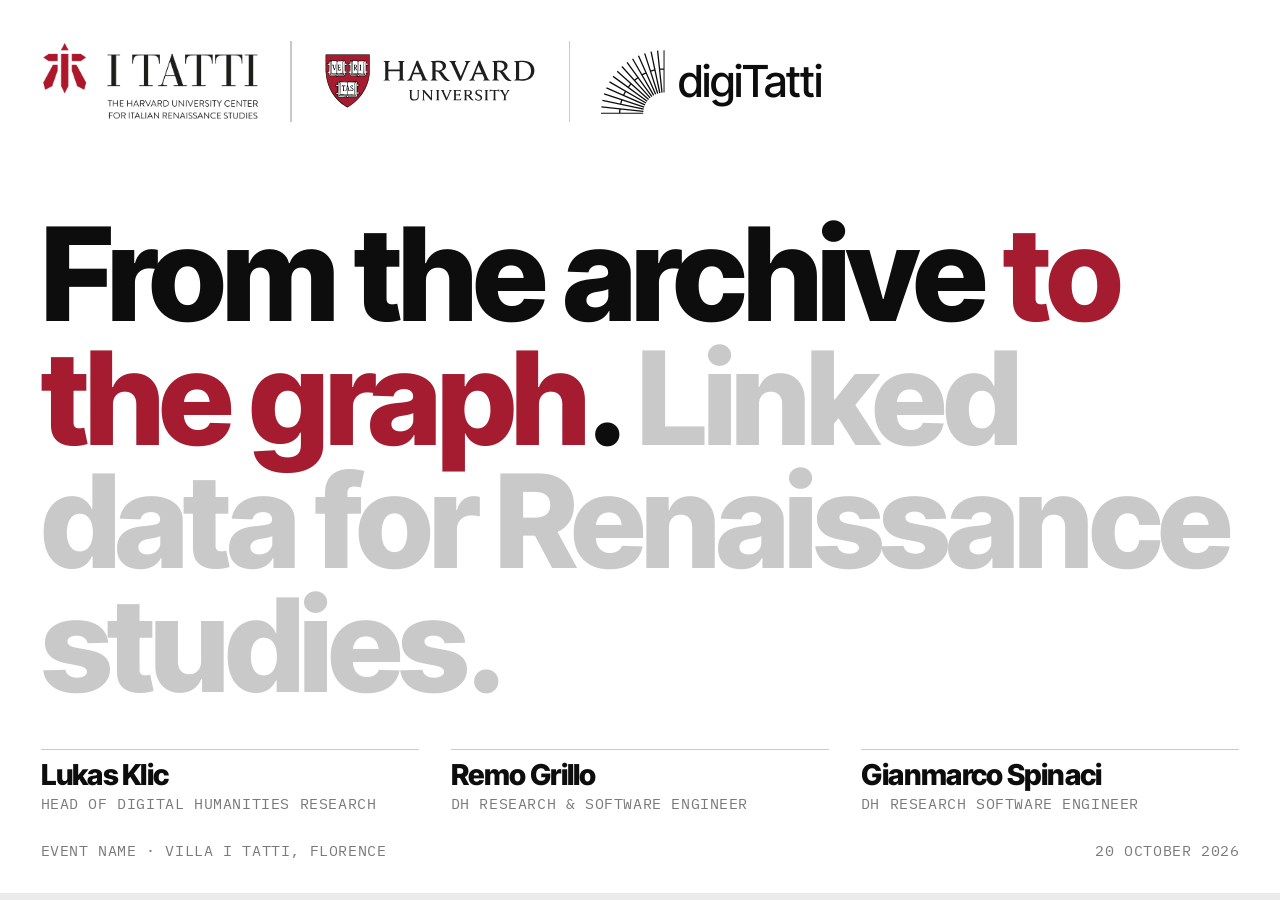
==== presentation_template/digitatti_presentation_template.html @ e390322a "Add digiTatti presentation template HTML slide template in the style of the Generative Models deck, " ====
<!DOCTYPE html>
<html lang="en">
<head>
<meta charset="utf-8">
<meta name="viewport" content="width=device-width, initial-scale=1">
<title>digiTatti · Presentation template</title>
<!--
  digiTatti presentation template
  ================================
  One self-contained HTML file; logos and images live in ./assets.
  Keys: → / space next · ← back · N speaker notes · F fullscreen · Home / End.
  Every slide's <aside class="notes"> explains how that slide type works: press N to read it.

  Slide types (copy a <section>, change the text):
    .slide                 white statement / opening (the .fit text is sized to fill the box)
    .slide.dark            statement on black
    .slide.red             chapter interlude on crimson (.lab.part + .fit)
    .slide.c               content: .lab + h2.h + .body (columns of .pts, .code, .tb, .fig …)
    [data-at="n"]          step-through fragments: revealed one by one with →
    [data-count="n"]       numbers that count up when the slide opens
    data-w="pipe"          animated pipeline; stages are written in the HTML
    data-w="calc"          interactive widget (slider + buttons)
    .slide.duo             split slide: black half / crimson half
    .slide.demo            live demo: a web page in an iframe (data-src, loaded one slide ahead)
-->
<link rel="preconnect" href="https://fonts.googleapis.com">
<link rel="preconnect" href="https://fonts.gstatic.com" crossorigin>
<link href="https://fonts.googleapis.com/css2?family=Inter+Tight:ital,wght@0,400;0,500;0,600;0,800;0,900;1,400;1,600&family=IBM+Plex+Mono:wght@400;500&display=swap" rel="stylesheet">
<style>
:root{
  --bg:#ffffff; --ink:#0d0d0d; --muted:#7a7a7a; --faint:#c9c9c9;
  --accent:#a51c30;   /* Harvard crimson */
  --wash:#f3f2ef; --wash2:#e7e5e0; --soft:rgba(165,28,48,.12);
  --sans:"Inter Tight","Helvetica Neue",Arial,sans-serif;
  --mono:"IBM Plex Mono",ui-monospace,Menlo,monospace;
  --pad:4.5vmin;
  --t:2.5vmin;      /* body text */
  --tm:1.65vmin;    /* mono labels */
  --tc:1.9vmin;     /* code */
}
*{box-sizing:border-box;margin:0;padding:0}
html,body{height:100%;overflow:hidden;background:var(--bg);color:var(--ink)}
body{font-family:var(--sans);-webkit-font-smoothing:antialiased}

.slide{
  position:absolute;inset:0;display:flex;flex-direction:column;gap:3vmin;padding:var(--pad);
  opacity:0;visibility:hidden;transition:opacity .35s ease,visibility .35s;background:var(--bg);color:var(--ink)
}
.slide.active{opacity:1;visibility:visible}
/* on black the crimson is lifted, so accents stay readable */
.slide.dark{background:var(--ink);color:#fff;--muted:#8d8d8d;--faint:#3a3a3a;--wash:#1a1a1a;--wash2:#262626;--accent:#d6324a;--soft:rgba(214,50,74,.24)}
.slide.red{background:var(--accent);color:#fff;--muted:rgba(255,255,255,.72);--faint:rgba(255,255,255,.38)}

/* fit: the box grows to fill the slide; JS sizes the type to fill the box */
.fit{flex:1 1 auto;min-height:0;min-width:0;overflow:hidden;display:flex;flex-direction:column;justify-content:flex-end;
  font-weight:800;line-height:.95;letter-spacing:-.035em;font-size:40px;padding-bottom:.12em}
.fit.top{justify-content:flex-start}
.fit>*{flex-shrink:0}
.fit p{margin:0}
.fit .reg{font-weight:400}
.fit .semi{font-weight:600}

.lab{font-family:var(--mono);font-size:clamp(11px,1.7vmin,17px);letter-spacing:.04em;text-transform:uppercase;color:var(--muted);display:flex;justify-content:space-between;gap:2em;flex:0 0 auto}
.src{font-family:var(--mono);font-size:clamp(11px,1.6vmin,16px);color:var(--muted);flex:0 0 auto}
.acc{color:var(--accent)}
.red .acc{color:var(--ink)}
.dim{color:var(--faint)}
.mut{color:var(--muted)}
i,em{font-style:italic}
.q{font-weight:400;letter-spacing:-.02em;line-height:1.08}
.q .mark{color:var(--accent);font-weight:800}
.q b{font-weight:800}

.notes{display:none}
body.show-notes .slide.active .notes{
  display:block;position:fixed;left:0;right:0;bottom:0;max-height:34vh;overflow:auto;
  background:rgba(13,13,13,.95);color:#eee;font-family:var(--sans);font-size:16px;line-height:1.5;
  padding:18px 22px;z-index:5
}
.lab.part{font-size:clamp(18px,3.6vmin,36px);color:inherit;letter-spacing:.02em}
#track{position:fixed;left:0;right:0;bottom:0;height:7px;background:rgba(0,0,0,.08);z-index:6}
#bar{position:absolute;left:0;top:0;bottom:0;background:var(--accent);width:0;transition:width .3s ease}
#pn{position:fixed;right:var(--pad);bottom:calc(var(--pad) - .2em);font-family:var(--mono);font-size:clamp(12px,1.8vmin,18px);color:var(--muted);z-index:6;letter-spacing:.04em}
body.bg-dark #track{background:rgba(255,255,255,.14)}
body.bg-dark #bar{background:#d6324a}
body.bg-dark #pn{color:#8d8d8d}
body.bg-red #track{background:rgba(0,0,0,.18)}
body.bg-red #bar{background:#fff}
body.bg-red #pn{color:rgba(255,255,255,.75)}
body.first #pn{display:none}

/* ---------- title slide: logos + presenters ---------- */
.logos{display:flex;align-items:center;gap:3.4vmin;flex:0 0 auto;height:9vmin}
.logos img{display:block;width:auto}
.logos .lg-it{height:9vmin}
.logos .lg-hv{height:6.6vmin}
.logos .sep{align-self:stretch;width:1.5px;background:var(--faint);font-style:normal}
.dt{display:flex;align-items:center;gap:1.5vmin;height:7.2vmin;color:var(--ink)}
.dark .dt{color:#fff}
.dt svg{height:100%;width:auto;display:block;overflow:visible}
.dt span{font-weight:500;font-size:4.9vmin;letter-spacing:-.025em;line-height:1}
.who{display:grid;grid-template-columns:repeat(3,1fr);gap:3.5vmin;flex:0 0 auto}
.who div{border-top:1.5px solid var(--faint);padding-top:1.1vmin;display:flex;flex-direction:column;gap:.4vmin}
.who b{font-weight:800;font-size:3.2vmin;letter-spacing:-.025em;line-height:1.05}
.who span{font-family:var(--mono);font-size:var(--tm);text-transform:uppercase;letter-spacing:.04em;color:var(--muted)}

/* ---------- dense content slides ---------- */
.c{padding-bottom:calc(var(--pad) + 2.6vmin)}
.h{font-weight:800;font-size:5.3vmin;line-height:1.02;letter-spacing:-.035em;flex:0 0 auto}
.h .dim{color:var(--faint)}
.h.s{font-size:4.4vmin}
.body{flex:1 1 auto;min-height:0;display:flex;gap:4.5vmin;align-items:stretch}
.body.v{flex-direction:column;gap:2.6vmin}
.col{display:flex;flex-direction:column;gap:2.4vmin;min-width:0}
.g1{flex:1 1 0}.g2{flex:2 1 0}.g3{flex:3 1 0}.g15{flex:1.5 1 0}
.mid{justify-content:center}
.end{justify-content:flex-end}
.fig{flex:1 1 auto;min-height:0;display:flex;align-items:center;justify-content:center;position:relative}
.fig>svg{width:100%;height:100%;display:block;overflow:visible}
.fig>img{width:100%;height:100%;object-fit:contain;display:block}
.fig.g1{flex:1 1 0;min-width:0}.fig.g15{flex:1.5 1 0;min-width:0}.fig.g2{flex:2 1 0;min-width:0}.fig.g3{flex:3 1 0;min-width:0}
.pts.lg{gap:3vmin}.pts.lg .pt p{font-size:3.1vmin;max-width:36ch}.pts.lg .pt b{font-size:1.85vmin;margin-bottom:.8vmin}
.body.v.mid{justify-content:center}

.pts{display:flex;flex-direction:column;gap:2.1vmin}
.pt{border-top:1.5px solid var(--faint);padding-top:1.1vmin}
.pt b{display:block;font-family:var(--mono);font-weight:500;font-size:var(--tm);letter-spacing:.05em;text-transform:uppercase;color:var(--accent);margin-bottom:.5vmin}
.pt p{font-size:var(--t);line-height:1.22;max-width:40ch}
.pt p strong{font-weight:700}
.pt.k b{color:var(--muted)}
.red .pt b{color:#fff}

.row{display:flex;gap:3.5vmin;min-height:0}
.row>*{flex:1 1 0;min-width:0}

.code{font-family:var(--mono);font-size:var(--tc);line-height:1.5;background:var(--wash);padding:1.8vmin 2.4vmin;white-space:pre;overflow:hidden;border-left:3px solid var(--accent);color:var(--ink)}
.dark .code{color:#eee}
.code .k{color:var(--accent)}
.code .cm{color:var(--muted)}
.code .b{font-weight:500;background:var(--soft)}
.code.sm{font-size:1.65vmin}
.mono{font-family:var(--mono)}
code{font-family:var(--mono);font-size:.86em;background:var(--wash);padding:.05em .3em}

.tb{border-collapse:collapse;font-size:var(--t);width:100%}
.tb th{font-family:var(--mono);font-weight:400;font-size:var(--tm);text-transform:uppercase;letter-spacing:.05em;color:var(--muted);text-align:left;padding:.7vmin 1.2vmin;border-bottom:1.5px solid currentColor;white-space:nowrap}
.tb td{padding:.85vmin 1.2vmin;border-bottom:1px solid var(--faint);vertical-align:baseline}
.tb td.n,.tb th.n{text-align:right;font-variant-numeric:tabular-nums;white-space:nowrap}
.tb tr.hl td{font-weight:700}
.tb.sm{font-size:2.15vmin}

.stat{font-weight:900;letter-spacing:-.045em;line-height:.88;font-size:14vmin;font-variant-numeric:tabular-nums}
.stat small{display:block;font-family:var(--mono);font-weight:400;font-size:var(--tm);letter-spacing:.03em;line-height:1.35;color:var(--muted);margin-top:1.4vmin;text-transform:uppercase}

.tag{display:inline-block;font-family:var(--mono);font-size:var(--tm);text-transform:uppercase;letter-spacing:.05em;padding:.35vmin .9vmin;border:1.5px solid currentColor;line-height:1.2}
.tag.f{background:var(--ink);color:#fff;border-color:var(--ink)}
.tag.a{background:var(--accent);color:#fff;border-color:var(--accent)}

/* step-through fragments: elements with data-at="n" appear at step n */
[data-at]{opacity:0;transform:translateY(1.2vmin);transition:opacity .45s ease,transform .45s ease}
[data-at].on{opacity:1;transform:none}
svg [data-at]{transform:none}
[data-at].ghost{opacity:.18}

/* interactive widgets */
.ctl{display:flex;align-items:center;gap:1.6vmin;font-family:var(--mono);font-size:var(--tm);text-transform:uppercase;letter-spacing:.04em;color:var(--muted);flex-wrap:wrap}
.ctl output,.ctl .v{color:var(--ink);font-size:2.6vmin;font-weight:500;min-width:5ch;text-transform:none}
.dark .ctl output,.dark .ctl .v{color:#fff}
input[type=range]{-webkit-appearance:none;appearance:none;width:26vmin;height:3vmin;background:transparent;cursor:pointer}
input[type=range]::-webkit-slider-runnable-track{height:.45vmin;background:var(--faint)}
input[type=range]::-moz-range-track{height:.45vmin;background:var(--faint)}
input[type=range]::-webkit-slider-thumb{-webkit-appearance:none;width:2.4vmin;height:2.4vmin;border-radius:50%;background:var(--accent);margin-top:-1vmin;border:0}
input[type=range]::-moz-range-thumb{width:2.4vmin;height:2.4vmin;border-radius:50%;background:var(--accent);border:0}
.btn{font-family:var(--mono);font-size:var(--tm);text-transform:uppercase;letter-spacing:.04em;padding:.5vmin 1.1vmin;background:transparent;color:inherit;border:1.5px solid var(--faint);cursor:pointer}
.btn.on{background:var(--ink);color:#fff;border-color:var(--ink)}
.dark .btn.on{background:#fff;color:var(--ink);border-color:#fff}

/* svg helpers */
svg text{font-family:var(--sans);fill:currentColor}
svg .m{font-family:var(--mono)}
svg .mu{fill:var(--muted)}
svg .ac{fill:var(--accent)}
svg .st{stroke:currentColor;fill:none}
svg .sa{stroke:var(--accent);fill:none}
svg .sf{stroke:var(--faint);fill:none}
svg .bxw{fill:var(--wash)}
svg .bxa{fill:var(--accent)}
svg .bxi{fill:currentColor}
svg .wt{fill:#fff}
.dark svg .wt{fill:var(--ink)}

/* marching edges */
.flow{stroke-dasharray:1.2 7;stroke-linecap:round;animation:march 1s linear infinite}
@keyframes march{to{stroke-dashoffset:-8.2}}
@keyframes pop{from{opacity:0;transform:translateY(1vmin)}}

/* agenda */
.agenda{display:flex;width:100%;height:100%;align-items:stretch;gap:.5vmin}
.agenda>div{display:flex;flex-direction:column;justify-content:flex-end;gap:1.2vmin;min-width:0;position:relative}
.agenda .blk{height:0;background:var(--ink);transition:height .8s cubic-bezier(.2,.8,.2,1)}
.agenda .blk.a{background:var(--accent)}
.agenda .blk.w{background:var(--wash2)}
.slide.active .agenda .blk{height:var(--h)}
.agenda .nm{font-weight:700;font-size:2.3vmin;line-height:1.1;letter-spacing:-.01em}
.agenda .tm{font-family:var(--mono);font-size:var(--tm);color:var(--muted);text-transform:uppercase;letter-spacing:.04em}

.day{flex:1 1 0;min-height:0;display:flex;gap:2.4vmin;align-items:stretch}
.day .agenda{flex:1 1 auto;height:auto}
.dh{flex:0 0 17vmin;display:flex;flex-direction:column;justify-content:flex-end;gap:.4vmin;font-family:var(--mono);font-size:var(--tm);text-transform:uppercase;letter-spacing:.04em;color:var(--muted)}
.dh b{font-family:var(--sans);font-weight:800;font-size:4vmin;letter-spacing:-.03em;text-transform:none;color:var(--ink)}

/* cards, appearing one after the other */
.cards{display:grid;grid-template-columns:repeat(4,1fr);gap:2vmin;flex:0 0 auto;margin:auto 0;align-items:stretch}
.cd{background:var(--wash);padding:2.2vmin;display:flex;flex-direction:column;gap:1.5vmin;min-height:44vmin;opacity:0;transform:translateY(1.5vmin)}
.slide.active .cd{animation:cdin .5s ease forwards;animation-delay:var(--d)}
@keyframes cdin{to{opacity:1;transform:none}}
.cd>b{font-family:var(--mono);font-weight:500;font-size:var(--tm);text-transform:uppercase;letter-spacing:.05em;color:var(--accent)}
.cd h5{font-weight:800;font-size:3.4vmin;letter-spacing:-.025em;line-height:1.05}
.cd p{font-size:2.3vmin;line-height:1.28}
.cd .ft{margin-top:auto;display:flex;gap:1vmin;align-items:center;flex-wrap:wrap;font-family:var(--mono);font-size:1.6vmin;color:var(--muted)}
.cd.a{background:var(--accent);color:#fff}
.cd.a>b,.cd.a .ft{color:rgba(255,255,255,.8)}

/* big numbers */
.nums{display:grid;grid-template-columns:repeat(3,1fr);gap:4vmin;flex:1 1 auto;min-height:0;align-items:stretch;align-content:center}
.nums>div{display:flex;flex-direction:column;gap:2vmin;border-top:5px solid var(--ink);padding-top:2vmin}
.nums>div.a{border-top-color:var(--accent)}
.nums>div.a .stat{color:var(--accent)}
.nums .stat{font-size:17vmin}
.nums p{font-size:var(--t);line-height:1.25;max-width:30ch}

/* big letters */
.big3{display:flex;gap:4vmin;align-items:flex-end}
.letter{font-weight:900;font-size:34vmin;line-height:.78;letter-spacing:-.05em}
.lt{display:flex;flex-direction:column;gap:2vmin;flex:1 1 0;min-width:0}
.lt p{font-size:3vmin;line-height:1.22;max-width:30ch}
.lt b{font-family:var(--mono);font-weight:500;font-size:var(--tm);letter-spacing:.05em;text-transform:uppercase;color:var(--muted)}

/* animated pipeline: stages from the HTML, a packet travels through them */
.pipe{display:grid;grid-auto-flow:column;grid-auto-columns:1fr;gap:4vmin;flex:0 0 auto;position:relative}
.ps{position:relative;background:var(--wash);padding:1.5vmin 1.8vmin 1.7vmin;display:flex;flex-direction:column;gap:.5vmin;border-top:4px solid var(--faint);transition:background .35s,color .35s,border-color .35s}
.ps em{font-style:normal;font-family:var(--mono);font-size:var(--tm);color:var(--muted)}
.ps b{font-weight:800;font-size:3.2vmin;letter-spacing:-.025em;line-height:1.05}
.ps span{font-family:var(--mono);font-size:var(--tm);color:var(--muted);text-transform:uppercase;letter-spacing:.04em}
.ps.done{border-top-color:var(--ink)}
.ps.on{background:var(--ink);color:#fff;border-top-color:var(--accent)}
.ps.on em,.ps.on span{color:#aaa}
.ps:not(:last-child)::after{content:"";position:absolute;left:100%;top:50%;width:4vmin;height:2px;background:repeating-linear-gradient(90deg,var(--faint) 0 .6vmin,transparent .6vmin 1.2vmin)}
.ps.done::after{background:repeating-linear-gradient(90deg,var(--accent) 0 .6vmin,transparent .6vmin 1.2vmin);animation:dash .5s linear infinite}
@keyframes dash{from{background-position:0 0}to{background-position:1.2vmin 0}}
.pp-lane{position:relative;flex:1 1 auto;min-height:22vmin}
.pk{position:absolute;top:4vmin;left:0;width:30vmin;margin-left:-15vmin;display:flex;flex-direction:column;align-items:center;gap:1vmin;transition:left .8s cubic-bezier(.4,0,.2,1)}
.pk.jump{transition:none}
.pk::before{content:"";position:absolute;left:50%;top:-4vmin;height:3.2vmin;border-left:2px solid var(--accent)}
.pk svg{width:100%;height:18vmin;display:block;overflow:visible;animation:pop .4s ease}
.pk i{font-style:normal;font-family:var(--mono);font-size:var(--tm);text-transform:uppercase;letter-spacing:.04em;color:var(--accent);white-space:nowrap}

/* graph built step by step */
#kg text{paint-order:stroke;stroke:var(--bg);stroke-width:6px;stroke-linejoin:round}
#kg .nl{font-weight:700;font-size:18px;stroke:none}
#kg .el{font-family:var(--mono);font-size:13px;fill:var(--muted)}
#kg .ge{stroke-dasharray:1;stroke-dashoffset:1;transition:stroke-dashoffset .8s ease .15s}
#kg [data-at].on .ge{stroke-dashoffset:0}

/* split slide: black half / crimson half */
.slide.duo{flex-direction:row;gap:0;padding:0}
.duo .half{flex:1 1 0;min-width:0;display:flex;flex-direction:column;gap:3vmin;padding:var(--pad);padding-bottom:calc(var(--pad) + 2.6vmin)}
.duo .half.hd{background:var(--ink);color:#fff;--muted:#8d8d8d;--faint:#3a3a3a;--wash:#1a1a1a;--wash2:#262626;--accent:#d6324a}
.duo .half.hd .acc{color:var(--accent)}
.duo .half .h{font-size:4.6vmin}
.wrows{flex:1 1 auto;display:flex;flex-direction:column;min-height:0}
.wr{flex:1 1 0;display:grid;grid-template-columns:14vmin 1fr 4vmin;align-items:center;gap:1.6vmin;border-top:1.5px solid rgba(255,255,255,.3);font-size:2.4vmin;line-height:1.2}
.hd .wr{border-top-color:#3a3a3a}
.wk{font-family:var(--mono);font-size:var(--tm);text-transform:uppercase;letter-spacing:.05em;color:rgba(255,255,255,.75)}
.wr p{font-weight:500}
.wr p small{display:block;font-family:var(--mono);font-weight:400;font-size:1.6vmin;opacity:.75;margin-top:.3vmin}
.hd .wk{color:#8d8d8d}
.wv{font-style:normal;font-weight:900;font-size:3.4vmin;text-align:right;color:#fff}
.hd .wv{color:var(--accent)}

/* milestones / takeaways */
.ms{display:flex;flex-direction:column;flex:1 1 auto;justify-content:center}
.msr{display:grid;grid-template-columns:10vmin 34vmin 1fr;gap:2vmin;align-items:baseline;border-top:1.5px solid var(--faint);padding:1.5vmin 0}
.msr .mt{font-family:var(--mono);font-size:2.2vmin;color:var(--accent)}
.msr b{font-weight:800;font-size:3.2vmin;letter-spacing:-.02em}
.msr p{font-size:var(--t);line-height:1.25}
.msr.acc b{color:var(--accent)}

/* live demo: a web page inside the slide */
.dwin{flex:1 1 auto;min-height:0;display:flex;flex-direction:column;border:2px solid var(--ink);background:var(--bg);outline:3px solid transparent;outline-offset:3px;transition:outline-color .2s}
body.in-frame .slide.active .dwin{outline-color:var(--accent)}
.dbar{display:flex;align-items:center;gap:1vmin;padding:.8vmin 1.2vmin;background:var(--ink);color:#bbb;font-family:var(--mono);font-size:var(--tm);flex:0 0 auto}
.dbar>i{width:1.2vmin;height:1.2vmin;border-radius:50%;background:#555;flex:none}
.dbar>i:first-child{background:#d6324a;animation:blink 1.4s steps(1) infinite}
@keyframes blink{50%{opacity:.25}}
.durl{margin-left:1vmin;color:#eee;white-space:nowrap;overflow:hidden;text-overflow:ellipsis;min-width:0;flex:1 1 auto}
.dhint{color:#8d8d8d;white-space:nowrap;text-transform:uppercase;letter-spacing:.04em;margin-right:1vmin}
.dhint .in,body.in-frame .dhint .out{display:none}
body.in-frame .dhint .in{display:inline;color:#d6324a}
.dbar .btn{color:#ddd;border-color:#444;padding:.3vmin .9vmin;text-decoration:none;white-space:nowrap}
.dbar .btn.on{background:#fff;color:var(--ink);border-color:#fff}
.dbar .sep{width:1px;align-self:stretch;background:#444;margin:0 .4vmin;font-style:normal}
.dview{position:relative;flex:1 1 auto;min-height:0;overflow:hidden;background:var(--wash)}
.dview iframe{position:absolute;left:0;top:0;width:100%;height:100%;border:0;transform-origin:0 0}
.dfall{position:absolute;inset:0;display:flex;flex-direction:column;align-items:center;justify-content:center;gap:1.4vmin;text-align:center;padding:4vmin;color:var(--muted)}
.dfall b{font-weight:800;font-size:3.4vmin;letter-spacing:-.025em;color:var(--ink)}
.dfall p{font-family:var(--mono);font-size:var(--tm);text-transform:uppercase;letter-spacing:.04em;max-width:60ch;line-height:1.5}
.dwin.max{position:fixed;inset:0;z-index:30;border:0;outline:0}

/* modal */
.why{font-family:var(--mono);font-size:var(--tm);text-transform:uppercase;letter-spacing:.04em;padding:.2vmin .9vmin;margin-left:.6vmin;background:var(--accent);color:#fff;border:0;cursor:pointer;vertical-align:.2vmin}
.modal{position:fixed;inset:0;z-index:20;background:rgba(13,13,13,.55);display:flex;align-items:center;justify-content:center;opacity:0;visibility:hidden;transition:opacity .25s,visibility .25s}
.modal.open{opacity:1;visibility:visible}
.mbox{position:relative;background:var(--bg);color:var(--ink);width:min(150vmin,92vw);max-height:88vh;overflow:auto;padding:4vmin 4.5vmin;border-top:6px solid var(--accent);display:flex;flex-direction:column;gap:2.4vmin}
.mbox h3{font-weight:800;font-size:4.2vmin;line-height:1.05;letter-spacing:-.03em}
.mrows{display:grid;grid-template-columns:1fr 1fr;gap:2.4vmin 4vmin}
.mclose{position:absolute;right:2vmin;top:1.4vmin;background:none;border:0;font-size:5vmin;line-height:1;cursor:pointer;color:var(--muted)}
@media (max-aspect-ratio:1/1){.mrows{grid-template-columns:1fr}}

/* misc */
.legend{display:flex;gap:2.4vmin;font-family:var(--mono);font-size:var(--tm);text-transform:uppercase;letter-spacing:.04em;color:var(--muted);flex-wrap:wrap;align-items:center}
.legend i{display:inline-block;width:1.8vmin;height:1.8vmin;vertical-align:-.25vmin;margin-right:.7vmin;font-style:normal}
.sw-a{background:var(--accent)}.sw-i{background:var(--ink)}.sw-w{background:var(--wash2)}.sw-f{background:var(--faint)}
.dark .sw-i{background:#fff}
@media (max-aspect-ratio:3/2){.code{font-size:1.68vmin}.code.sm{font-size:1.5vmin}}
@media (max-aspect-ratio:1/1){.body{flex-direction:column}.cards,.nums,.who{grid-template-columns:1fr 1fr}}
</style>
</head>
<body>
<svg width="0" height="0" style="position:absolute" aria-hidden="true">
  <defs>
    <marker id="ah" viewBox="0 0 10 10" refX="9" refY="5" markerWidth="7" markerHeight="7" orient="auto-start-reverse"><path d="M0 0 L10 5 L0 10 z" fill="#0d0d0d"/></marker>
    <marker id="aha" viewBox="0 0 10 10" refX="9" refY="5" markerWidth="7" markerHeight="7" orient="auto-start-reverse"><path d="M0 0 L10 5 L0 10 z" fill="#a51c30"/></marker>
    <marker id="ahw" viewBox="0 0 10 10" refX="9" refY="5" markerWidth="7" markerHeight="7" orient="auto-start-reverse"><path d="M0 0 L10 5 L0 10 z" fill="#fff"/></marker>
    <marker id="ahm" viewBox="0 0 10 10" refX="9" refY="5" markerWidth="7" markerHeight="7" orient="auto-start-reverse"><path d="M0 0 L10 5 L0 10 z" fill="#9a9a9a"/></marker>
    <!-- digiTatti arc, drawn in currentColor so it works on any background -->
    <symbol id="dt-arc" viewBox="0 0 220 224"><path fill="none" stroke="currentColor" stroke-width="1.3" vector-effect="non-scaling-stroke" d="M0 223L146 223M1.2 200.2L146.4 215.4M4.8 177.6L147.6 207.9M10.7 155.5L149.5 200.6M18.9 134.1L152.3 193.5M29.3 113.8L155.7 186.8M41.7 94.6L159.8 180.4M56.1 76.8L164.6 174.5M72.3 60.6L170 169.1M90.1 46.2L175.9 164.3M109.2 33.8L182.2 160.2M129.6 23.4L189 156.8M151 15.2L196.1 154M173.1 9.3L203.4 152.1M195.7 5.7L210.9 150.9M218.5 4.5L218.5 150.5M64.5 223L65.3 206.9M67.9 191L72 175.4M77.8 160.4L85.1 146M93.9 132.5L104.1 120M115.5 108.6L128 98.4M141.5 89.6L155.9 82.3M170.9 76.5L186.5 72.4M202.4 69.8L218.5 69"/></symbol>
  </defs>
</svg>

<!-- ================= OPENING ================= -->
<section class="slide">
  <div class="logos">
    <img class="lg-it" src="assets/itatti_logo.png" alt="I Tatti, The Harvard University Center for Italian Renaissance Studies">
    <i class="sep"></i>
    <img class="lg-hv" src="assets/harvard_logo.svg" alt="Harvard University">
    <i class="sep"></i>
    <span class="dt" role="img" aria-label="digiTatti"><svg viewBox="0 0 220 224"><use href="#dt-arc"/></svg><span>digiTatti</span></span>
  </div>
  <div class="fit"><p>From the archive <span class="acc">to the graph</span>. <span class="dim">Linked data for Renaissance studies.</span></p></div>
  <div class="who">
    <div><b>Lukas Klic</b><span>Head of Digital Humanities Research</span></div>
    <div><b>Remo Grillo</b><span>DH Research &amp; Software Engineer</span></div>
    <div><b>Gianmarco Spinaci</b><span>DH Research Software Engineer</span></div>
  </div>
  <div class="lab"><span>Event name · Villa I Tatti, Florence</span><span>20 October 2026</span></div>
  <aside class="notes">Title slide. The title is a .fit block: whatever you write is sized to fill the space, so short titles get big. Use span.acc for the crimson part and span.dim for the grey subtitle. Logos sit in .logos; remove a presenter by deleting its div in .who. Keys: → next, ← back, N notes, F fullscreen, Home / End. Clicking the right two thirds of the screen goes forward, the left third goes back.</aside>
</section>

<section class="slide c">
  <div class="lab"><span>today</span><span>talk + workshop</span></div>
  <h2 class="h">The plan.</h2>
  <div class="body v">
    <div class="day">
      <div class="dh"><b>Talk</b><span>14:00 – 15:00</span></div>
      <div class="agenda">
        <div style="flex:20"><div class="nm">I · The lab</div><div class="blk" style="--h:70%;transition-delay:.05s"></div></div>
        <div style="flex:34"><div class="nm">II · Linked data</div><div class="blk" style="--h:70%;transition-delay:.1s"></div></div>
        <div style="flex:8"><div class="nm mut">Break</div><div class="blk w" style="--h:70%;transition-delay:.15s"></div></div>
        <div style="flex:24"><div class="nm acc">III · Live demo</div><div class="blk a" style="--h:70%;transition-delay:.2s"></div></div>
        <div style="flex:14"><div class="nm">Questions</div><div class="blk" style="--h:70%;transition-delay:.25s"></div></div>
      </div>
    </div>
    <div class="day">
      <div class="dh"><b>Workshop</b><span>15:15 – 16:45</span></div>
      <div class="agenda">
        <div style="flex:16"><div class="nm">Setup</div><div class="blk" style="--h:70%;transition-delay:.4s"></div></div>
        <div style="flex:38"><div class="nm acc">Hands-on · your records</div><div class="blk a" style="--h:70%;transition-delay:.47s"></div></div>
        <div style="flex:8"><div class="nm mut">Break</div><div class="blk w" style="--h:70%;transition-delay:.54s"></div></div>
        <div style="flex:38"><div class="nm acc">Hands-on · your graph</div><div class="blk a" style="--h:70%;transition-delay:.61s"></div></div>
      </div>
    </div>
    <div class="legend"><span><i class="sw-i"></i>talk — concepts and examples</span><span><i class="sw-a"></i>do — live demo, hands-on</span><span><i class="sw-w"></i>break</span></div>
  </div>
  <aside class="notes">Agenda. Each .day is one row; each block's flex value is its share of the row (use minutes), so the widths are proportional to time. Classes on .blk: none = black (talk), .a = crimson (doing), .w = grey (break). The bars grow in when the slide opens; transition-delay staggers them. Delete the second .day for a single-session agenda.</aside>
</section>

<!-- ================= PART I ================= -->
<section class="slide red">
  <div class="lab part"><span>part one</span><span>I / III</span></div>
  <div class="fit" style="font-weight:900"><p>the lab</p></div>
  <aside class="notes">Chapter interlude, full crimson. Top line: chapter name and number. A couple of words in the .fit, lower case, weight 900. Text is white; span.acc turns black here.</aside>
</section>

<section class="slide dark">
  <div class="lab"><span>digiTatti</span><span>dh.itatti.harvard.edu</span></div>
  <div class="fit"><p>An incubator of new ideas and methods <span class="acc">for the history of culture in the early modern period.</span></p></div>
  <aside class="notes">Statement slide on black: one idea, as large as it fits. On black the crimson is automatically lifted to a lighter tone, so span.acc stays readable on a projector.</aside>
</section>

<section class="slide c">
  <div class="lab"><span>the lab · 01</span><span>two columns of points</span></div>
  <h2 class="h">What the lab <span class="acc">does</span>.</h2>
  <div class="body">
    <div class="col g15 pts lg mid">
      <div class="pt"><b>research infrastructure</b><p>Platforms built on <strong>ResearchSpace</strong>, an open-source Semantic Web research environment.</p></div>
      <div class="pt"><b>linked open data</b><p>Collections described with <strong>CIDOC-CRM</strong> and linked to VIAF, Wikidata and the Getty vocabularies.</p></div>
      <div class="pt"><b>AI for the humanities</b><p>Handwritten text recognition, named entity recognition, visual similarity.</p></div>
    </div>
    <div class="col g1 pts mid">
      <div class="pt k"><b>fellowships</b><p>Digital humanities fellows since 2016, many with the support of the <strong>Kress Foundation</strong>.</p></div>
      <div class="pt k"><b>digital publishing</b><p>Semantic editions and online exhibitions, from Berenson's <em>Drawings of the Florentine Painters</em> to <em>Yashiro and Berenson</em>.</p></div>
      <div class="pt k"><b>partnerships</b><p>Consortia such as <strong>PHAROS</strong> and Florentia Illustrata.</p></div>
    </div>
  </div>
  <aside class="notes">The workhorse content slide. .lab at the top (section · number on the left, topic on the right), a heading with one crimson phrase, then .body with columns. A .pt is a mono label plus one or two lines; .pt.k makes the label grey for secondary points; .pts.lg makes the text bigger. Column widths: g1, g15, g2, g3.</aside>
</section>

<section class="slide c">
  <div class="lab"><span>the lab · 02</span><span>big numbers</span></div>
  <h2 class="h">The lab, <span class="acc">in numbers</span>.</h2>
  <div class="nums">
    <div><div class="stat"><span data-count="22">22</span><small>projects</small></div><p>Listed on the lab's website, from digital editions to research platforms.</p></div>
    <div><div class="stat"><span data-count="14">14</span><small>photo archives</small></div><p>European and North American members of the PHAROS consortium.</p></div>
    <div class="a"><div class="stat"><span data-count="25">25</span>M<small>images, estimated</small></div><p>Works of art, architecture and the history of photography across PHAROS collections.</p></div>
  </div>
  <div class="src">Source: project pages on dh.itatti.harvard.edu.</div>
  <aside class="notes">Big numbers. Put the value in a span with data-count="…" and it counts up from zero every time the slide opens (decimals work too: data-count="2.5"). The .a column gets the crimson rule and number. Keep a source line at the bottom.</aside>
</section>

<section class="slide c">
  <div class="lab"><span>the lab · 03</span><span>cards</span></div>
  <h2 class="h">Four projects, <span class="acc">one approach</span>.</h2>
  <div class="cards">
    <div class="cd" style="--d:.1s"><b>01 · photo archives</b><h5>PHAROS</h5>
      <p>An international consortium of fourteen art-historical photo archives, building one open research platform.</p>
      <div class="ft"><span class="tag">consortium</span>pharosartresearch.org</div></div>
    <div class="cd a" style="--d:.35s"><b>02 · urban history</b><h5>Florentia Illustrata</h5>
      <p>A shared platform that gives consolidated access to digital projects on Renaissance Florence, founded in 2018.</p>
      <div class="ft"><span class="tag">platform</span>live demo in part III</div></div>
    <div class="cd" style="--d:.6s"><b>03 · spatial history</b><h5>Metapolis</h5>
      <p>A map-based publication platform, built on ResearchSpace, to reconstruct places through time.</p>
      <div class="ft"><span class="tag">NEH</span>linked open data</div></div>
    <div class="cd" style="--d:.85s"><b>04 · digital edition</b><h5>Drawings of the Florentine Painters</h5>
      <p>Berenson's catalogue as a searchable resource, across the 1903, 1938 and 1961 editions.</p>
      <div class="ft"><span class="tag">Kress</span>semantic edition</div></div>
  </div>
  <aside class="notes">Cards. Four .cd in a row that slide in one after the other (the --d custom property is each card's delay). .cd.a is the crimson card: use it for the one you will talk about most. Three cards also work: change grid-template-columns in .cards, or leave one out and the row reflows.</aside>
</section>

<section class="slide c">
  <div class="lab"><span>the lab · 04</span><span>image + points</span></div>
  <h2 class="h">Florentia Illustrata: <span class="acc">one city, many projects</span>.</h2>
  <div class="body">
    <figure class="fig g2"><img src="assets/example_florence.jpg" alt="Painted bird's-eye view of Florence inscribed “Firenze verso l'anno 1490”"></figure>
    <div class="col g1 pts mid">
      <div class="pt"><b>since 2018</b><p>Founded by common agreement among its members, as one research platform for Renaissance Florence.</p></div>
      <div class="pt"><b>the archives</b><p>Each project starts from the city's rich archival record.</p></div>
      <div class="pt k"><b>see it live</b><p>Part III opens the platform inside this presentation.</p></div>
    </div>
  </div>
  <div class="src">“Firenze verso l'anno 1490”, painted view after the Carta della Catena · image from the lab's project page.</div>
  <aside class="notes">Image slide. The figure keeps the image's proportions and fits it in its column (g2 = two thirds). Put image files in the assets folder next to this HTML. For a full-width image, delete the .pts column.</aside>
</section>

<section class="slide">
  <div class="lab"><span>Yashiro and Berenson</span><span>quote</span></div>
  <div class="fit q"><p>“I shall make clear what I, a man brought up in an artistic atmosphere utterly different from that of Europe, feel of Botticelli, <span class="mark">that side of Botticelli which, as I think, was never, or perhaps very little, appreciated by European connoisseurs.</span>”</p></div>
  <div class="lab"><span>Yukio Yashiro to Laurence Binyon, 1922 · from the online exhibition</span></div>
  <aside class="notes">Quote slide: .fit with the .q class, regular weight, with the key passage in span.mark (bold crimson). The source goes in the bottom line.</aside>
</section>

<!-- ================= PART II ================= -->
<section class="slide red">
  <div class="lab part"><span>part two</span><span>II / III</span></div>
  <div class="fit" style="font-weight:900"><p>linked data</p></div>
</section>

<section class="slide c">
  <div class="lab"><span>linked data · 01</span><span>big letters</span></div>
  <div class="big3" style="flex:1 1 auto;align-items:flex-end">
    <div class="lt"><span class="letter">L</span><b>linked</b><p>Every person, place and object has an identifier others can point to.</p></div>
    <div class="lt"><span class="letter">O</span><b>open</b><p>Published under open licences, in open standards.</p></div>
    <div class="lt"><span class="letter acc">D</span><b>data</b><p>Statements a machine can read, query and combine.</p></div>
  </div>
  <div class="src">The acronym slide: three letters, one line each.</div>
  <aside class="notes">Big letters, for an acronym or three key words. The last letter is crimson. No heading: the letters are the heading.</aside>
</section>

<section class="slide c" data-w="pipe">
  <div class="lab"><span>linked data · 02</span><span>animated diagram</span></div>
  <h2 class="h">From the archive <span class="acc">to the graph</span>.</h2>
  <div class="body v" style="gap:2.2vmin">
    <div class="ctl"><span class="v pp-say" style="font-size:2.3vmin">&nbsp;</span></div>
    <div class="pipe">
      <div class="ps" data-g="page" data-p="a scanned page" data-say="A letter is digitised: for now it is only an image."><b>archive</b><span>scans · PDFs</span></div>
      <div class="ps" data-g="text" data-p="text" data-say="Its text is transcribed, by hand or with handwritten text recognition."><b>transcribe</b><span>HTR · OCR · by hand</span></div>
      <div class="ps" data-g="tags" data-p="entities" data-say="People, places and dates are recognised and matched to authority records."><b>extract</b><span>people · places · dates</span></div>
      <div class="ps" data-g="triple" data-p="triples" data-say="Each statement becomes a triple, modelled with CIDOC-CRM."><b>model</b><span>CIDOC-CRM</span></div>
      <div class="ps" data-g="graph" data-p="a graph" data-say="The graph is published: people can browse it, query it and cite it."><b>publish</b><span>ResearchSpace</span></div>
    </div>
    <div class="pp-lane"><div class="pk"></div></div>
    <div class="row" style="flex:0 0 auto">
      <div class="pt k"><b>a loop, not a line</b><p>Published records are corrected, enriched and published again.</p></div>
      <div class="pt"><b>keep the trace</b><p>Every statement keeps a link back to its source.</p></div>
    </div>
  </div>
  <aside class="notes">Animated pipeline, written entirely in HTML: each .ps is a stage. data-g picks the glyph the travelling packet shows (page, text, tags, triple, graph), data-p is the packet's label, data-say is the caption shown above. Add or remove stages freely; the animation loops while the slide is open.</aside>
</section>

<section class="slide c">
  <div class="lab"><span>linked data · 03</span><span>step through with →</span></div>
  <h2 class="h">A letter, <span class="acc">as a graph</span>.</h2>
  <div class="body">
    <div class="fig g15">
      <svg viewBox="0 0 820 470" id="kg">
        <g data-at="1">
          <path class="ge st" pathLength="1" d="M352 192 L232 104" stroke-width="2" marker-end="url(#ah)"/>
          <text class="el" x="270" y="160" text-anchor="end">written by</text>
          <rect class="bxw" x="20" y="44" width="230" height="56"/><text class="nl" x="135" y="79" text-anchor="middle">Bernard Berenson</text>
        </g>
        <g data-at="2">
          <path class="ge st" pathLength="1" d="M468 192 L588 104" stroke-width="2" marker-end="url(#ah)"/>
          <text class="el" x="550" y="160">addressed to</text>
          <rect class="bxw" x="570" y="44" width="230" height="56"/><text class="nl" x="685" y="79" text-anchor="middle">Yukio Yashiro</text>
        </g>
        <g data-at="3">
          <path class="ge st" pathLength="1" d="M492 232 L566 298" stroke-width="2" marker-end="url(#ah)"/>
          <text class="el" x="540" y="258">mentions</text>
          <rect class="bxw" x="570" y="276" width="230" height="56"/><text class="nl" x="685" y="311" text-anchor="middle">Sandro Botticelli</text>
        </g>
        <g data-at="4">
          <path class="ge sa" pathLength="1" d="M135 102 L135 362" stroke-width="2" marker-end="url(#aha)"/>
          <text class="el" x="146" y="236" style="fill:var(--accent)">lived at</text>
          <rect class="bxw" x="20" y="366" width="230" height="56"/><text class="nl" x="135" y="401" text-anchor="middle">Villa I Tatti</text>
          <path class="ge sa" pathLength="1" d="M685 334 L685 384" stroke-width="2" marker-end="url(#aha)"/>
          <text class="el" x="674" y="364" text-anchor="end" style="fill:var(--accent)">same as</text>
          <rect class="sa" x="571" y="389" width="228" height="54" stroke-width="2" stroke-dasharray="6 5"/><text class="nl" x="685" y="423" text-anchor="middle" style="fill:var(--accent)">Wikidata · ULAN</text>
        </g>
        <rect class="bxa" x="330" y="190" width="160" height="58"/><text class="nl wt" x="410" y="226" text-anchor="middle" style="fill:#fff">a letter</text>
      </svg>
    </div>
    <div class="col g1 pts mid">
      <div class="pt k"><b>start</b><p>One object: <strong>a letter</strong>. Press → to add statements.</p></div>
      <div class="pt" data-at="1"><b>1 · who wrote it</b><p>letter → <em>written by</em> → Bernard Berenson</p></div>
      <div class="pt" data-at="2"><b>2 · to whom</b><p>letter → <em>addressed to</em> → Yukio Yashiro</p></div>
      <div class="pt" data-at="3"><b>3 · what it is about</b><p>letter → <em>mentions</em> → Sandro Botticelli</p></div>
      <div class="pt" data-at="4"><b>4 · linking out</b><p>Each new statement connects the letter to <strong>everything else we know</strong>.</p></div>
    </div>
  </div>
  <div class="src">Illustrative and simplified: in CIDOC-CRM each arrow is a path through an event (a creation, a residence).</div>
  <aside class="notes">Step-through fragments. Any element with data-at="n" appears at step n: → reveals the next one before moving to the next slide, ← hides it again. It works on HTML and on SVG groups; in this SVG the edges also draw themselves (class "ge" with pathLength="1"). Coming back from the next slide shows all steps at once.</aside>
</section>

<section class="slide c">
  <div class="lab"><span>linked data · 04</span><span>code + table</span></div>
  <h2 class="h">Ask the graph <span class="acc">a question</span>.</h2>
  <div class="body">
    <div class="col g15 mid">
<div class="code"><span class="cm"># who was born where? (CIDOC-CRM)</span>
<span class="k">PREFIX</span> crm: &lt;http://www.cidoc-crm.org/cidoc-crm/&gt;

<span class="k">SELECT</span> ?name ?place <span class="k">WHERE</span> {
  ?person a crm:E21_Person ;
    crm:P1_is_identified_by/crm:P190_has_symbolic_content ?name ;
    <span class="b">crm:P98i_was_born/crm:P7_took_place_at ?birthplace</span> .
  ?birthplace crm:P1_is_identified_by/crm:P190_has_symbolic_content ?place .
}
<span class="k">ORDER BY</span> ?name <span class="k">LIMIT</span> 4</div>
      <div class="src">The highlighted line is the path: a person, a birth event, a place.</div>
    </div>
    <div class="col g1 mid">
      <table class="tb">
        <tr><th>?name</th><th>?place</th></tr>
        <tr><td>Andrea del Verrocchio</td><td>Florence</td></tr>
        <tr><td>Giorgio Vasari</td><td>Arezzo</td></tr>
        <tr class="hl"><td>Leonardo da Vinci</td><td class="acc">Vinci</td></tr>
        <tr><td>Sandro Botticelli</td><td>Florence</td></tr>
      </table>
    </div>
  </div>
  <aside class="notes">Code and a table side by side. Code goes in a div.code with white-space preserved: write it flush left. Inside it, span.k = crimson keyword, span.cm = grey comment, span.b = highlighted line. In tables, tr.hl makes a row bold and td.n right-aligns numbers.</aside>
</section>

<section class="slide c" data-w="calc">
  <div class="lab"><span>linked data · 05</span><span>interactive</span></div>
  <h2 class="h">How big is <span class="acc">your graph</span>? <button class="why" data-modal="m-calc">why?</button></h2>
  <div class="body">
    <div class="col g1 mid" style="gap:3.6vmin">
      <div class="ctl ia"><span style="width:26ch">records</span><input type="range" id="c-rec" min="0" max="12" step="1" value="6"><output id="c-rec-v">&nbsp;</output></div>
      <div class="ctl ia" data-g="st"><span style="width:26ch">statements per record</span><button class="btn" data-v="10">10</button><button class="btn on" data-v="25">25</button><button class="btn" data-v="50">50</button><button class="btn" data-v="100">100</button></div>
      <div class="pts">
        <div class="pt"><b>one statement, one triple</b><p>Subject, predicate, object. A well-described letter easily makes 25.</p></div>
        <div class="pt k"><b>an estimate</b><p>About 120 bytes per triple, written out as N-Triples.</p></div>
      </div>
    </div>
    <div class="col g1 mid" style="gap:5vmin">
      <div class="stat"><span id="c-tr">0</span><small>triples</small></div>
      <div class="stat acc" style="font-size:9vmin"><span id="c-mb">0</span><small>as N-Triples, uncompressed</small></div>
    </div>
  </div>
  <aside class="notes">Interactive widget: a slider and a button group drive two numbers. Its code is W.calc in the script at the bottom: init() wires the controls, upd() recomputes. Controls inside an element with class "ia" do not advance the slides when clicked. The "why?" button opens a modal: any button with data-modal="id" opens the .modal with that id; Esc or a click outside closes it.</aside>
</section>

<section class="slide duo red">
  <div class="half hd">
    <div class="lab"><span>linked data · 06</span><span>before</span></div>
    <h2 class="h">A catalogue <span class="acc">record</span>.</h2>
    <div class="wrows">
      <div class="wr"><span class="wk">author</span><p>“Botticelli, Sandro”<small>a string</small></p><i class="wv">×</i></div>
      <div class="wr"><span class="wk">place</span><p>“Firenze”<small>spelled one way, in one language</small></p><i class="wv">×</i></div>
      <div class="wr"><span class="wk">date</span><p>“ca. 1480”<small>readable by people only</small></p><i class="wv">×</i></div>
      <div class="wr"><span class="wk">links</span><p>none<small>the record ends here</small></p><i class="wv">×</i></div>
    </div>
  </div>
  <div class="half">
    <div class="lab"><span>&nbsp;</span><span>after</span></div>
    <h2 class="h">A linked <span class="acc">record</span>.</h2>
    <div class="wrows">
      <div class="wr"><span class="wk">author</span><p>a person<small>one identifier, shared with ULAN and Wikidata</small></p><i class="wv">✓</i></div>
      <div class="wr"><span class="wk">place</span><p>a place<small>Florence, Firenze, Florentia: one entity, with coordinates</small></p><i class="wv">✓</i></div>
      <div class="wr"><span class="wk">date</span><p>a time-span<small>earliest and latest, machine-readable</small></p><i class="wv">✓</i></div>
      <div class="wr"><span class="wk">links</span><p>everything else<small>every record that shares an entity</small></p><i class="wv">✓</i></div>
    </div>
  </div>
  <aside class="notes">Split slide: the left .half.hd is black, the right half takes the slide's colour (crimson here: class "red" on the section; remove it for white). Rows are .wr: a mono key, a line of text with an optional small, and a big glyph on the right. Good for before / after or two options.</aside>
</section>

<section class="slide red">
  <div class="lab part"><span>break</span><span>then: live demo</span></div>
  <div class="fit" style="font-weight:900"><p>break<span class="acc">.</span></p></div>
  <aside class="notes">Break slide: same layout as the chapter interludes.</aside>
</section>

<!-- ================= PART III ================= -->
<section class="slide red">
  <div class="lab part"><span>part three</span><span>III / III</span></div>
  <div class="fit" style="font-weight:900"><p>live demo</p></div>
  <div class="lab" style="color:#fff"><span>florentiaillustrata.net</span></div>
</section>

<section class="slide c demo" data-w="demo">
  <div class="lab"><span>live demo · 01</span><span>florentia illustrata</span></div>
  <div class="dwin">
    <div class="dbar">
      <i></i><i></i><i></i>
      <span class="durl">florentiaillustrata.net/resource/:test</span>
      <span class="dhint"><span class="out">click the page to use it</span><span class="in">keys go to the page · click outside it, then →</span></span>
      <button class="btn" data-z=".8">80%</button><button class="btn on" data-z="1">100%</button><button class="btn" data-z="1.25">125%</button><button class="btn" data-z="1.5">150%</button>
      <i class="sep"></i>
      <button class="btn" data-act="reset" title="Reload the starting page">↺ reset</button>
      <a class="btn" href="https://florentiaillustrata.net/resource/:test" target="_blank" rel="noopener">new tab ↗</a>
      <button class="btn" data-act="max" title="Fill the screen (Esc to exit)">⤢ expand</button>
    </div>
    <div class="dview">
      <div class="dfall"><b>Loading the live page…</b><p>If it stays blank or asks you to log in, use “new tab ↗”: the site may not keep you logged in inside another page.</p></div>
      <iframe data-src="https://florentiaillustrata.net/resource/:test" title="Florentia Illustrata, live demo" allow="fullscreen; clipboard-read; clipboard-write" referrerpolicy="strict-origin-when-cross-origin"></iframe>
    </div>
  </div>
  <aside class="notes">Live demo slide: a real web page inside the presentation. Set the address in the iframe's data-src (and in the "new tab" link). The page starts loading when you reach the slide before this one, so it is ready when you arrive. Click into the page to use it: from then on the keyboard belongs to the page and the frame gets a crimson outline. To continue, click anywhere outside the frame (clicks on this slide never change slide), then press →. Zoom buttons enlarge the page for the back of the room; "reset" reloads the starting address; "expand" fills the screen (Esc to exit). If the site needs a login, check it before the talk: browsers often do not send login cookies to a page embedded in another site.</aside>
</section>

<section class="slide c">
  <div class="lab"><span>to take away</span><span>five rows</span></div>
  <h2 class="h">Five things <span class="acc">to remember</span>.</h2>
  <div class="ms">
    <div class="msr"><span class="mt">01</span><b>start from the sources</b><p>Digitise and transcribe, and keep the link to the original.</p></div>
    <div class="msr"><span class="mt">02</span><b>model the statements</b><p>People, places and dates become entities; claims become triples.</p></div>
    <div class="msr"><span class="mt">03</span><b>link out</b><p>Authority records make your data meet everyone else's.</p></div>
    <div class="msr"><span class="mt">04</span><b>publish for people</b><p>A platform to browse, query and cite, not a file on a server.</p></div>
    <div class="msr acc"><span class="mt">05</span><b>show it live</b><p>A demo slide puts the platform inside the talk.</p></div>
  </div>
  <aside class="notes">Numbered rows, for takeaways, checkpoints or next steps. .msr.acc makes the last row crimson.</aside>
</section>

<section class="slide dark">
  <div class="logos">
    <img class="lg-it" src="assets/itatti_logo_white.png" alt="I Tatti, The Harvard University Center for Italian Renaissance Studies">
    <i class="sep"></i>
    <img class="lg-hv" src="assets/harvard_logo_white.svg" alt="Harvard University">
    <i class="sep"></i>
    <span class="dt" role="img" aria-label="digiTatti"><svg viewBox="0 0 220 224"><use href="#dt-arc"/></svg><span>digiTatti</span></span>
  </div>
  <div class="fit" style="font-weight:900"><p>thank you<span class="acc">.</span></p></div>
  <div class="lab"><span>Lukas Klic · Remo Grillo · Gianmarco Spinaci — dh.itatti.harvard.edu</span></div>
  <aside class="notes">Closing slide on black, with the white versions of the logos.</aside>
</section>

<div class="modal" id="m-calc" role="dialog" aria-modal="true" aria-labelledby="m-calc-h">
  <div class="mbox">
    <button class="mclose" aria-label="Close">×</button>
    <div class="lab"><span>how big is your graph · the estimate</span></div>
    <h3 id="m-calc-h">Why about 120 bytes per triple?</h3>
    <div class="mrows">
      <div class="pt"><b>1 · full addresses</b><p>N-Triples writes every IRI in full, e.g. <code>&lt;http://www.cidoc-crm.org/cidoc-crm/P1_is_identified_by&gt;</code>, on every line.</p></div>
      <div class="pt"><b>2 · one line per triple</b><p>No prefixes, no shortcuts: easy to stream and split, but verbose.</p></div>
      <div class="pt k"><b>3 · compression</b><p>Such repetitive text compresses very well with gzip.</p></div>
      <div class="pt k"><b>4 · in a triplestore</b><p>Indexes add space; the real size depends on the engine.</p></div>
    </div>
  </div>
</div>

<div id="track"><div id="bar"></div></div>
<div id="pn"></div>

<script>
(function(){
  /* ============ helpers ============ */
  var W = {};
  function $(s, sel){ return s.querySelector(sel); }
  function $$(s, sel){ return [].slice.call(s.querySelectorAll(sel)); }
  function later(s, fn, ms){ var t = setTimeout(fn, ms); (s._t = s._t || []).push(t); return t; }
  function every(s, fn, ms){ var t = setInterval(fn, ms); (s._i = s._i || []).push(t); return t; }
  function clearTimers(s){ (s._t||[]).forEach(clearTimeout); (s._i||[]).forEach(clearInterval); s._t = []; s._i = []; }
  function short(n){
    var u = [[1e9,' B'],[1e6,' M'],[1e3,' k']];
    for (var j = 0; j < u.length; j++) if (n >= u[j][0]){ var v = n / u[j][0]; return +v.toFixed(v < 10 ? 1 : 0) + u[j][1]; }
    return String(n);
  }
  function bytes(b){
    var u = [[1e9,' GB'],[1e6,' MB'],[1e3,' KB']];
    for (var j = 0; j < u.length; j++) if (b >= u[j][0]){ var v = b / u[j][0]; return +v.toFixed(v < 10 ? 1 : 0) + u[j][1]; }
    return b + ' B';
  }

  // numbers with data-count count up from zero when their slide opens
  function countUp(s){
    $$(s, '[data-count]').forEach(function(e){
      var to = +e.dataset.count, dec = (e.dataset.count.split('.')[1] || '').length, t0 = null;
      e.textContent = (0).toFixed(dec);
      function f(t){
        if (!s.classList.contains('active')) return;
        if (t0 === null) t0 = t;
        var p = Math.min(1, (t - t0) / 1300);
        e.textContent = (to * (1 - Math.pow(1 - p, 3))).toFixed(dec);
        if (p < 1) requestAnimationFrame(f);
      }
      requestAnimationFrame(f);
    });
  }

  /* ============ widgets ============ */
  // --- animated pipeline: stages are .ps in the HTML; a packet travels through them
  W.pipe = {
    G: {
      page: '<svg viewBox="0 0 160 90"><rect x="56" y="6" width="48" height="66" style="fill:var(--bg)" stroke="currentColor" stroke-width="3"/><path d="M66 22h28M66 32h28M66 42h18M66 52h26" stroke="currentColor" stroke-width="3"/></svg>',
      text: '<svg viewBox="0 0 160 90"><path d="M36 16h88M36 32h72M36 48h88M36 64h52" stroke="currentColor" stroke-width="7"/></svg>',
      tags: '<svg viewBox="0 0 160 90"><path d="M36 16h18M90 16h34M36 32h72M36 48h26M104 48h20M36 64h52" stroke="currentColor" stroke-width="7"/><rect x="56" y="9" width="32" height="14" style="fill:var(--accent)"/><rect x="64" y="41" width="38" height="14" style="fill:var(--accent)"/></svg>',
      triple: '<svg viewBox="0 0 160 90"><circle cx="30" cy="40" r="16" fill="currentColor"/><path d="M48 40h56" stroke="currentColor" stroke-width="4"/><path d="M102 31l14 9-14 9z" fill="currentColor"/><circle cx="132" cy="40" r="16" style="fill:var(--accent)"/></svg>',
      graph: '<svg viewBox="0 0 160 90"><path d="M80 44L30 18M80 44L84 8M80 44L134 24M80 44L42 74M80 44L122 72M30 18L84 8M134 24L122 72" stroke="currentColor" stroke-width="2.5"/><circle cx="30" cy="18" r="8" fill="currentColor"/><circle cx="84" cy="8" r="7" fill="currentColor"/><circle cx="134" cy="24" r="8" fill="currentColor"/><circle cx="42" cy="74" r="8" fill="currentColor"/><circle cx="122" cy="72" r="7" fill="currentColor"/><circle cx="80" cy="44" r="13" style="fill:var(--accent)"/></svg>'
    },
    init: function(s){
      $$(s, '.ps').forEach(function(p, j){ p.insertAdjacentHTML('afterbegin', '<em>' + (j < 9 ? '0' : '') + (j + 1) + '</em>'); });
    },
    enter: function(s){
      var self = this, st = $$(s, '.ps'), pk = $(s, '.pk'), say = $(s, '.pp-say'), n = st.length, T = 0;
      function show(j){
        var p = st[j];
        st.forEach(function(x, m){ x.classList.toggle('on', m === j); x.classList.toggle('done', m < j); });
        pk.classList.toggle('jump', j === 0);
        pk.style.left = (p.offsetLeft + p.offsetWidth / 2) + 'px';
        pk.innerHTML = (self.G[p.dataset.g] || '') + '<i>' + (p.dataset.p || '') + '</i>';
        say.innerHTML = '<b class="acc">' + (j + 1) + ' / ' + n + '</b> · ' + p.dataset.say;
      }
      st.forEach(function(p, j){ later(s, function(){ show(j); }, T); T += j === n - 1 ? 3800 : 2200; });
      later(s, function(){ self.enter(s); }, T);
    }
  };

  // --- interactive: records × statements per record → triples and file size
  W.calc = {
    R: [100, 250, 500, 1e3, 2500, 5e3, 1e4, 25e3, 5e4, 1e5, 25e4, 5e5, 1e6],
    BYTES: 120,
    init: function(s){
      var self = this, bs = $$(s, '[data-g="st"] .btn');
      $(s, '#c-rec').addEventListener('input', function(){ self.upd(s); });
      bs.forEach(function(b){ b.addEventListener('click', function(){ bs.forEach(function(x){ x.classList.toggle('on', x === b); }); self.upd(s); }); });
      this.upd(s);
    },
    upd: function(s){
      var n = this.R[+$(s, '#c-rec').value], k = +$(s, '[data-g="st"] .btn.on').dataset.v;
      $(s, '#c-rec-v').textContent = short(n);
      $(s, '#c-tr').textContent = short(n * k);
      $(s, '#c-mb').textContent = bytes(n * k * this.BYTES);
    }
  };

  // --- live demo: zoom, reset, expand
  W.demo = {
    init: function(s){
      var win = $(s, '.dwin'), fr = $(s, 'iframe'), zs = $$(s, '[data-z]');
      zs.forEach(function(b){ b.addEventListener('click', function(){
        var z = +b.dataset.z;
        zs.forEach(function(x){ x.classList.toggle('on', x === b); });
        fr.style.width = fr.style.height = (100 / z) + '%';
        fr.style.transform = z === 1 ? '' : 'scale(' + z + ')';
      }); });
      // once the page is in, hide the loading note (it would show through a transparent page)
      fr.addEventListener('load', function(){ if (fr.getAttribute('src')) $(s, '.dfall').style.visibility = 'hidden'; });
      $(s, '[data-act="reset"]').addEventListener('click', function(){ if (fr.getAttribute('src')) fr.src = fr.getAttribute('src'); });
      $(s, '[data-act="max"]').addEventListener('click', function(){ win.classList.toggle('max'); });
    },
    leave: function(s){ $(s, '.dwin').classList.remove('max'); }
  };

  /* ============ engine ============ */
  var slides = [].slice.call(document.querySelectorAll('.slide'));
  var bar = document.getElementById('bar'), pn = document.getElementById('pn'), i = -1, k = 0;

  slides.forEach(function(s){ var w = W[s.dataset.w]; if (w && w.init) w.init(s); });

  function maxStep(s){
    if (s._max != null) return s._max;
    var m = +(s.dataset.steps || 0);
    $$(s, '[data-at]').forEach(function(e){ m = Math.max(m, +e.dataset.at); });
    return (s._max = m);
  }
  function applyStep(s, kk){
    $$(s, '[data-at]').forEach(function(e){ e.classList.toggle('on', kk >= +e.dataset.at); });
    s.dataset.k = kk;
    var w = W[s.dataset.w]; if (w && w.step) w.step(s, kk);
  }

  // size the type so the text fills its box as much as possible
  function fit(el){
    if (getComputedStyle(el).display === 'none') return;
    var lo = 8, hi = Math.max(40, Math.min(el.clientHeight, el.clientWidth) * 1.2 | 0);
    function ok(){ return el.scrollHeight <= el.clientHeight + 1 && el.scrollWidth <= el.clientWidth + 1; }
    el.style.justifyContent = 'flex-start';
    while (hi - lo > 1){ var m = (lo + hi) >> 1; el.style.fontSize = m + 'px'; if (ok()) lo = m; else hi = m; }
    el.style.fontSize = lo + 'px';
    el.style.justifyContent = '';
  }
  function fitAll(){ document.querySelectorAll('.fit').forEach(fit); }

  // iframes load from data-src one slide ahead, then stay loaded
  function preload(s){
    if (s) $$(s, 'iframe[data-src]').forEach(function(f){ f.src = f.dataset.src; f.removeAttribute('data-src'); });
  }

  function go(n, atEnd){
    n = Math.max(0, Math.min(slides.length - 1, n));
    if (n === i) return;
    closeModal && closeModal();
    if (i >= 0){ var old = slides[i]; old.classList.remove('active'); clearTimers(old); var wo = W[old.dataset.w]; if (wo && wo.leave) wo.leave(old); }
    i = n; var s = slides[i];
    s.classList.add('active');
    k = atEnd ? maxStep(s) : 0;
    applyStep(s, k);
    bar.style.width = (slides.length > 1 ? i / (slides.length - 1) * 100 : 0) + '%';
    var c = s.classList, b = document.body.classList;
    b.toggle('bg-dark', c.contains('dark')); b.toggle('bg-red', c.contains('red')); b.toggle('first', i === 0);
    pn.textContent = (i + 1) + ' / ' + slides.length;
    history.replaceState(null, '', '#' + (i + 1));
    s.querySelectorAll('.fit').forEach(fit);
    countUp(s);
    preload(s); preload(slides[i + 1]);
    var w = W[s.dataset.w]; if (w && w.enter) w.enter(s);
  }
  function next(){ var s = slides[i]; if (k < maxStep(s)){ k++; applyStep(s, k); } else go(i + 1); }
  function prev(){ var s = slides[i]; if (k > 0){ k--; applyStep(s, k); } else go(i - 1, true); }

  var h = parseInt(location.hash.slice(1), 10);
  go(isNaN(h) ? 0 : h - 1);

  fitAll();
  if (document.fonts){ document.fonts.ready.then(fitAll); document.fonts.addEventListener && document.fonts.addEventListener('loadingdone', fitAll); }
  setTimeout(fitAll, 400);
  window.addEventListener('load', fitAll);
  var lastW = 0, lastH = 0;
  function onSize(){ if (innerWidth === lastW && innerHeight === lastH) return; lastW = innerWidth; lastH = innerHeight; fitAll(); }
  window.addEventListener('resize', onSize);
  if (window.ResizeObserver) new ResizeObserver(onSize).observe(document.documentElement);

  // modals: buttons with data-modal open the matching .modal
  function openModal(){ return document.querySelector('.modal.open'); }
  function closeModal(){ var m = openModal(); if (m) m.classList.remove('open'); }
  document.querySelectorAll('[data-modal]').forEach(function(b){
    b.addEventListener('click', function(){ var m = document.getElementById(b.dataset.modal); if (m) m.classList.add('open'); });
  });
  document.querySelectorAll('.modal').forEach(function(m){
    m.addEventListener('click', function(e){ if (e.target === m || e.target.closest('.mclose')) closeModal(); });
  });

  // a click inside an iframe moves the keyboard there: mark it, so it is clear why → does nothing
  window.addEventListener('blur', function(){ setTimeout(function(){ var a = document.activeElement; document.body.classList.toggle('in-frame', !!a && a.tagName === 'IFRAME'); }); });
  window.addEventListener('focus', function(){ document.body.classList.remove('in-frame'); });

  document.addEventListener('keydown', function(e){
    var key = e.key;
    if (openModal()){ if (key === 'Escape' || key === 'Backspace'){ e.preventDefault(); closeModal(); } return; }
    var mx = document.querySelector('.dwin.max');
    if (mx && key === 'Escape'){ e.preventDefault(); mx.classList.remove('max'); return; }
    if (['ArrowRight','ArrowDown','PageDown',' ','Enter'].indexOf(key) > -1){ e.preventDefault(); next(); }
    else if (['ArrowLeft','ArrowUp','PageUp','Backspace'].indexOf(key) > -1){ e.preventDefault(); prev(); }
    else if (key === 'Home') go(0);
    else if (key === 'End') go(slides.length - 1);
    else if (key === 'n' || key === 'N') document.body.classList.toggle('show-notes');
    else if (key === 'f' || key === 'F'){
      if (!document.fullscreenElement) document.documentElement.requestFullscreen && document.documentElement.requestFullscreen();
      else document.exitFullscreen();
    }
  });
  document.addEventListener('click', function(e){
    if (e.target.closest('.notes, .ia, .modal, .demo, button, input, a, label, select')) return;
    if (e.clientX < innerWidth / 3) prev(); else next();
  });
  var x0 = null;
  document.addEventListener('touchstart', function(e){ x0 = e.touches[0].clientX; }, {passive: true});
  document.addEventListener('touchend', function(e){
    if (x0 === null) return; var dx = e.changedTouches[0].clientX - x0;
    if (Math.abs(dx) > 40){ if (dx < 0) next(); else prev(); } x0 = null;
  });
})();
</script>
</body>
</html>
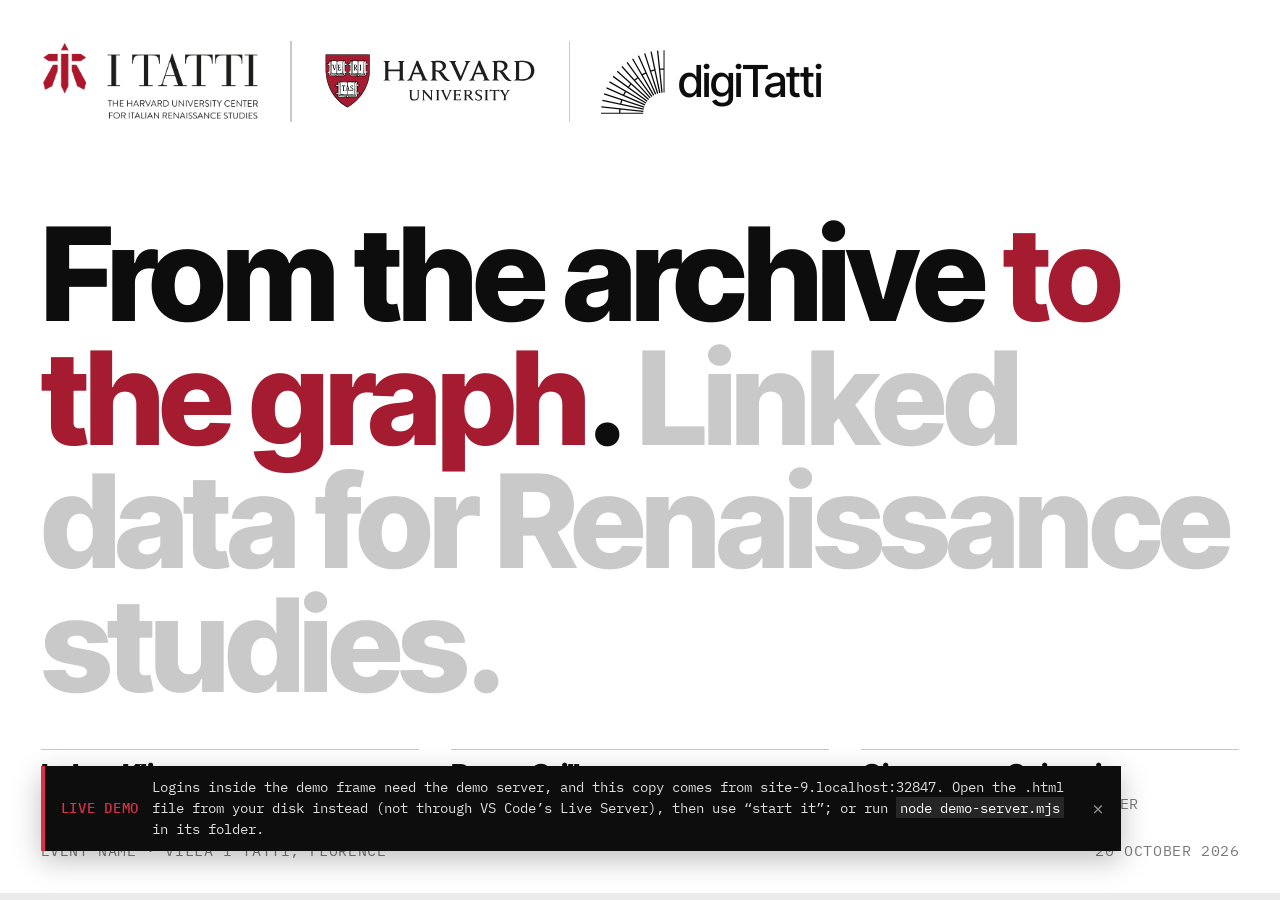
==== commit eaeee762: "presentation sketch" ====
--- a/presentation_template/digitatti_presentation_template.html
+++ b/presentation_template/digitatti_presentation_template.html
@@ -22,6 +22,11 @@
     data-w="calc"          interactive widget (slider + buttons)
     .slide.duo             split slide: black half / crimson half
     .slide.demo            live demo: a web page in an iframe (data-src, loaded one slide ahead)
+
+  Live demos that need a login: run `node demo-server.mjs` in this folder and open the address
+  it prints. It proxies the demo pages through 127.0.0.1, so logging in inside the frame works.
+  Opened as a file, the slides check for the server and offer to start it; on a Mac, install the
+  launcher once with `node demo-server.mjs --install` and they can start it themselves.
 -->
 <link rel="preconnect" href="https://fonts.googleapis.com">
 <link rel="preconnect" href="https://fonts.gstatic.com" crossorigin>
@@ -306,6 +311,16 @@
 .dfall b{font-weight:800;font-size:3.4vmin;letter-spacing:-.025em;color:var(--ink)}
 .dfall p{font-family:var(--mono);font-size:var(--tm);text-transform:uppercase;letter-spacing:.04em;max-width:60ch;line-height:1.5}
 .dwin.max{position:fixed;inset:0;z-index:30;border:0;outline:0}
+/* demo server notice, when the slides are opened as a file */
+#ds{position:fixed;left:var(--pad);bottom:calc(var(--pad) + 1vmin);z-index:25;max-width:min(120vmin,88vw);display:none;align-items:center;gap:1.4vmin;
+  background:var(--ink);color:#ddd;border-left:4px solid #d6324a;padding:1.2vmin 1.4vmin 1.2vmin 1.8vmin;font-family:var(--mono);font-size:clamp(11px,1.6vmin,16px);line-height:1.45;box-shadow:0 1vmin 3vmin rgba(0,0,0,.25)}
+#ds.on{display:flex}
+#ds>b{color:#d6324a;font-weight:500;text-transform:uppercase;letter-spacing:.05em;white-space:nowrap}
+#ds>span{flex:1 1 auto;min-width:0}
+#ds code{background:#262626;color:#fff;font-size:1em}
+#ds .btn{color:#fff;border-color:#555;padding:.3vmin .9vmin}
+#ds .btn.go{background:#d6324a;border-color:#d6324a}
+#ds .x{border:0;color:#8d8d8d;font-size:1.4em;line-height:1;padding:0 .3vmin;margin-left:auto}
 
 /* modal */
 .why{font-family:var(--mono);font-size:var(--tm);text-transform:uppercase;letter-spacing:.04em;padding:.2vmin .9vmin;margin-left:.6vmin;background:var(--accent);color:#fff;border:0;cursor:pointer;vertical-align:.2vmin}
@@ -653,11 +668,11 @@
       <button class="btn" data-act="max" title="Fill the screen (Esc to exit)">⤢ expand</button>
     </div>
     <div class="dview">
-      <div class="dfall"><b>Loading the live page…</b><p>If it stays blank or asks you to log in, use “new tab ↗”: the site may not keep you logged in inside another page.</p></div>
+      <div class="dfall"><b>Loading the live page…</b><p>If it stays blank, or the login does not stick, present from the demo server: node demo-server.mjs</p></div>
       <iframe data-src="https://florentiaillustrata.net/resource/:test" title="Florentia Illustrata, live demo" allow="fullscreen; clipboard-read; clipboard-write" referrerpolicy="strict-origin-when-cross-origin"></iframe>
     </div>
   </div>
-  <aside class="notes">Live demo slide: a real web page inside the presentation. Set the address in the iframe's data-src (and in the "new tab" link). The page starts loading when you reach the slide before this one, so it is ready when you arrive. Click into the page to use it: from then on the keyboard belongs to the page and the frame gets a crimson outline. To continue, click anywhere outside the frame (clicks on this slide never change slide), then press →. Zoom buttons enlarge the page for the back of the room; "reset" reloads the starting address; "expand" fills the screen (Esc to exit). If the site needs a login, check it before the talk: browsers often do not send login cookies to a page embedded in another site.</aside>
+  <aside class="notes">Live demo slide: a real web page inside the presentation. Set the address in the iframe's data-src (and in the "new tab" link). The page starts loading when you reach the slide before this one, so it is ready when you arrive. Click into the page to use it: from then on the keyboard belongs to the page and the frame gets a crimson outline. To continue, click anywhere outside the frame (clicks on this slide never change slide), then press →. Zoom buttons enlarge the page for the back of the room; "reset" reloads the starting address; "expand" fills the screen (Esc to exit). Sites that need a login: present from the demo server. It routes the demo through 127.0.0.1, so you can log in inside the frame and the login sticks; opened as a plain file, browsers refuse the site's login cookie inside a frame. Opened as a file, the slides check whether the server runs and say so in a notice at the bottom left: "open the slides through it" if it runs, "start it" if not. "Start it" needs the launcher, installed once per Mac with node demo-server.mjs --install; the browser then asks you to confirm before starting it. Without the launcher: run node demo-server.mjs in this folder and open the address it prints.</aside>
 </section>
 
 <section class="slide c">
@@ -700,6 +715,7 @@
   </div>
 </div>
 
+<div id="ds" class="ia" role="status"></div>
 <div id="track"><div id="bar"></div></div>
 <div id="pn"></div>
 
@@ -835,8 +851,71 @@
 
   // iframes load from data-src one slide ahead, then stay loaded
   function preload(s){
-    if (s) $$(s, 'iframe[data-src]').forEach(function(f){ f.src = f.dataset.src; f.removeAttribute('data-src'); });
-  }
+    if (s) $$(s, 'iframe[data-src]').forEach(function(f){
+      var u = f.dataset.src; f.removeAttribute('data-src');
+      viaDemoServer(u, function(v){ f.src = v; });
+    });
+  }
+  // served by demo-server.mjs: demo pages go through its local proxy, so logins inside the frame stick.
+  // Ask the server itself: other local servers (VS Code's Live Server, python -m http.server) do not answer
+  var DEMO_SERVER = !window.fetch || !/^https?:$/.test(location.protocol) ? Promise.resolve(false)
+    : fetch('/__demo/ping', { cache: 'no-store' })
+        .then(function(r){ return r.ok ? r.json() : null; })
+        .then(function(j){ return !!j && 'serves' in j; }, function(){ return false; });
+  function viaDemoServer(u, cb){
+    DEMO_SERVER.then(function(ok){
+      if (!ok) return cb(u);
+      fetch('/__demo/proxy?url=' + encodeURIComponent(u))
+        .then(function(r){ return r.ok ? r.json() : null; })
+        .then(function(j){ cb(j && j.url || u); }, function(){ cb(u); });
+    });
+  }
+
+  // opened as a file with live demos: check whether the demo server runs, and offer to start it
+  // (the launcher from `node demo-server.mjs --install` opens on the digitatti-demo: link, after the browser asks)
+  var ds = document.getElementById('ds'), hasDemo = !!document.querySelector('.slide.demo');
+  var FILE = location.protocol === 'file:' ? decodeURIComponent(location.pathname) : '';
+  var INSTALL = 'node "' + FILE.slice(0, FILE.lastIndexOf('/') + 1) + 'demo-server.mjs" --install';
+  function esc(t){ return String(t).replace(/&/g, '&amp;').replace(/</g, '&lt;').replace(/>/g, '&gt;').replace(/"/g, '&quot;'); }
+  function dsShow(html){ ds.innerHTML = '<b>live demo</b><span>' + html + '</span><button class="btn x" data-ds="x" aria-label="Close">×</button>'; ds.classList.add('on'); }
+  function dsFind(cb){
+    var left = 5, found = null;
+    for (var p = 8000; p < 8005; p++) fetch('http://127.0.0.1:' + p + '/__demo/ping?file=' + encodeURIComponent(FILE))
+      .then(function(r){ return r.json(); }).then(function(j){ if (j.serves && !found) found = j.url; }, function(){})
+      .then(function(){ if (--left === 0) cb(found); });
+  }
+  function dsCheck(){
+    if (!hasDemo || !window.fetch) return;
+    DEMO_SERVER.then(function(ok){
+      if (ok) return;
+      ds._busy = false;
+      if (!FILE) return dsShow('Logins inside the demo frame need the demo server, and this copy comes from ' + esc(location.host) + '. Open the .html file from your disk instead (not through VS Code’s Live Server), then use “start it”; or run <code>node demo-server.mjs</code> in its folder.');
+      dsFind(function(url){
+        ds._url = url;
+        if (url) dsShow('The demo server is running. <button class="btn go" data-ds="open">open the slides through it →</button>');
+        else dsShow('Logins inside the demo frame need the demo server. <button class="btn go" data-ds="start">▶ start it</button>');
+      });
+    });
+  }
+  ds.addEventListener('click', function(e){
+    var b = e.target.closest('[data-ds]'), a = b && b.dataset.ds;
+    if (a === 'x') ds.classList.remove('on');
+    else if (a === 'open') location.href = ds._url + '#' + (i + 1);
+    else if (a === 'copy' && navigator.clipboard) navigator.clipboard.writeText(INSTALL).then(function(){ b.textContent = 'copied'; });
+    else if (a === 'start'){
+      ds._busy = true;
+      location.href = 'digitatti-demo://start?file=' + encodeURIComponent(FILE);
+      dsShow('Starting… confirm the browser’s request to open “digiTatti Demo Server”.');
+      var t0 = Date.now();
+      (function poll(){
+        dsFind(function(url){
+          if (url) location.href = url + '#' + (i + 1);
+          else if (Date.now() - t0 < 15000) setTimeout(poll, 800);
+          else dsShow('It did not start. Install the launcher once, in Terminal: <code>' + esc(INSTALL) + '</code> <button class="btn" data-ds="copy">copy</button> Or run <code>node demo-server.mjs</code> in this folder and open the address it prints.');
+        });
+      })();
+    }
+  });
 
   function go(n, atEnd){
     n = Math.max(0, Math.min(slides.length - 1, n));
@@ -855,6 +934,7 @@
     s.querySelectorAll('.fit').forEach(fit);
     countUp(s);
     preload(s); preload(slides[i + 1]);
+    if (c.contains('demo')) dsCheck(); else if (!ds._busy) ds.classList.remove('on');
     var w = W[s.dataset.w]; if (w && w.enter) w.enter(s);
   }
   function next(){ var s = slides[i]; if (k < maxStep(s)){ k++; applyStep(s, k); } else go(i + 1); }
@@ -862,6 +942,7 @@
 
   var h = parseInt(location.hash.slice(1), 10);
   go(isNaN(h) ? 0 : h - 1);
+  if (!slides[i].classList.contains('demo')) dsCheck();
 
   fitAll();
   if (document.fonts){ document.fonts.ready.then(fitAll); document.fonts.addEventListener && document.fonts.addEventListener('loadingdone', fitAll); }
